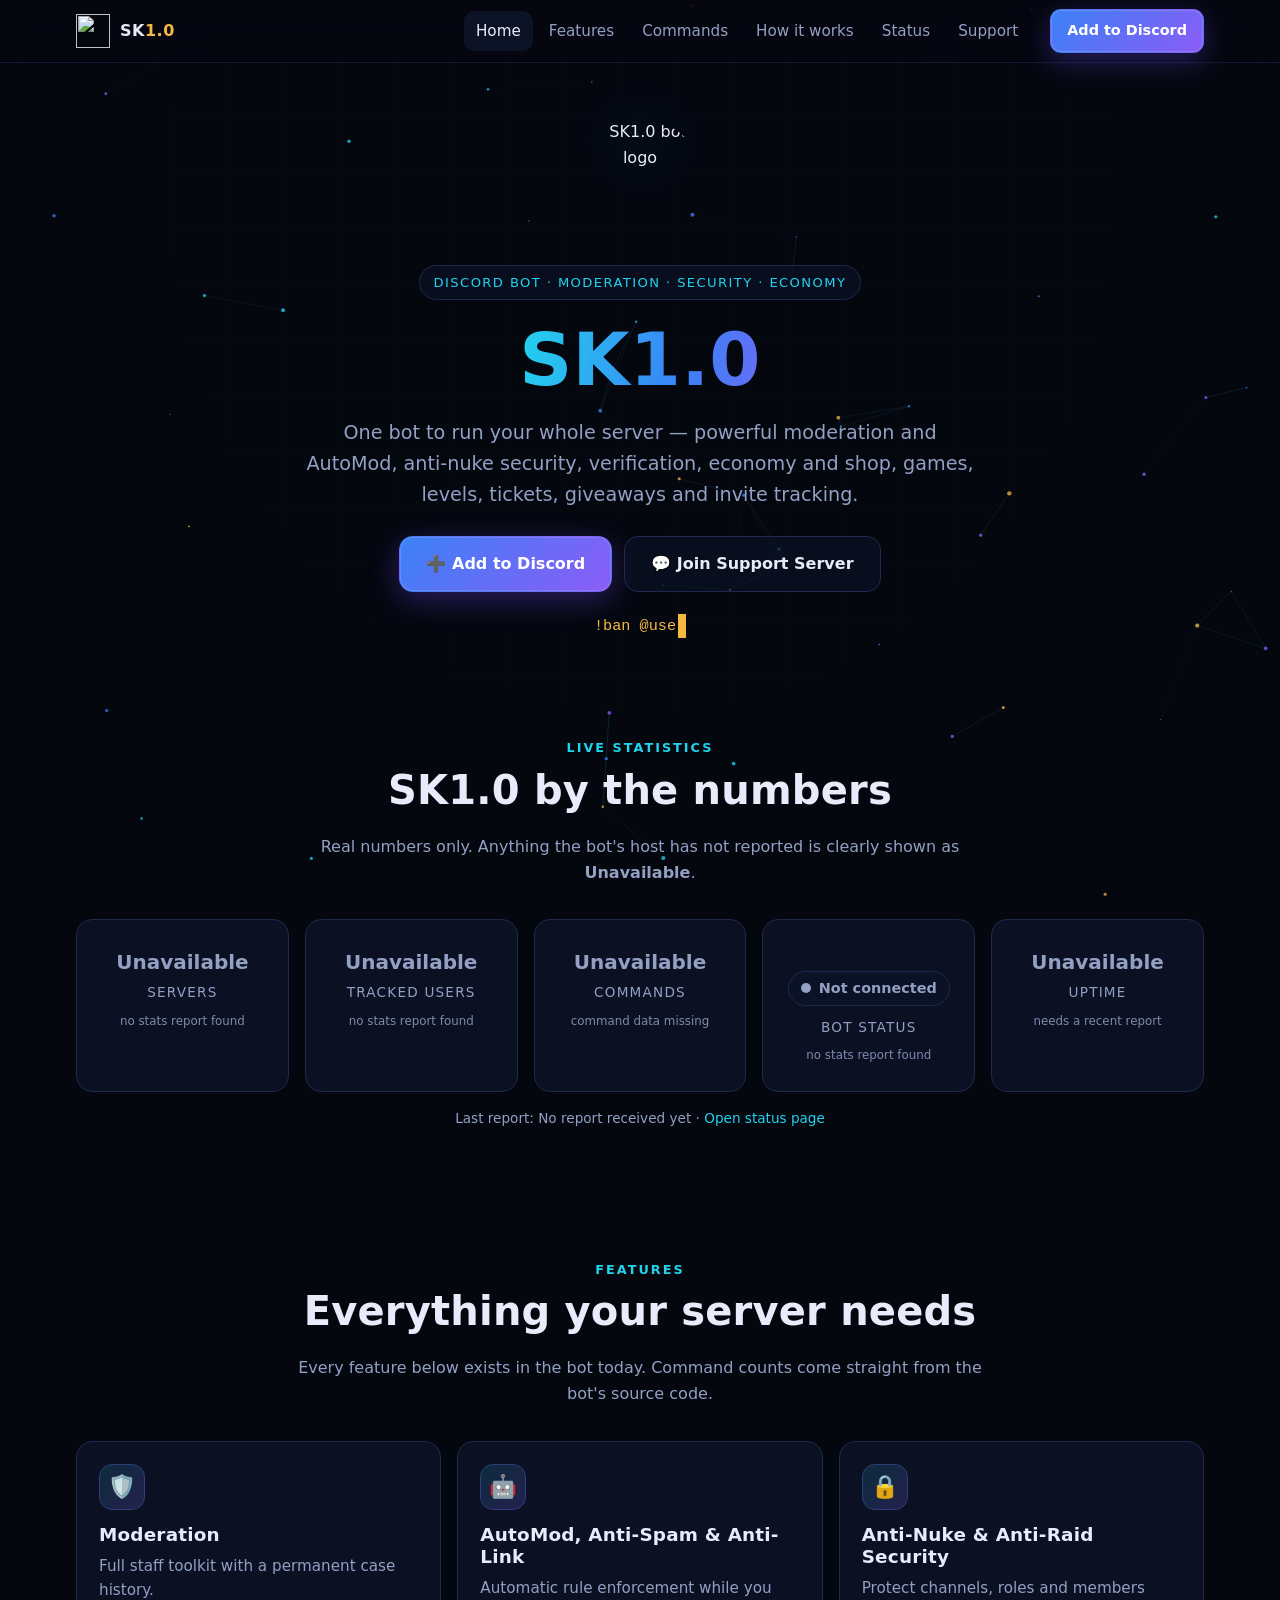
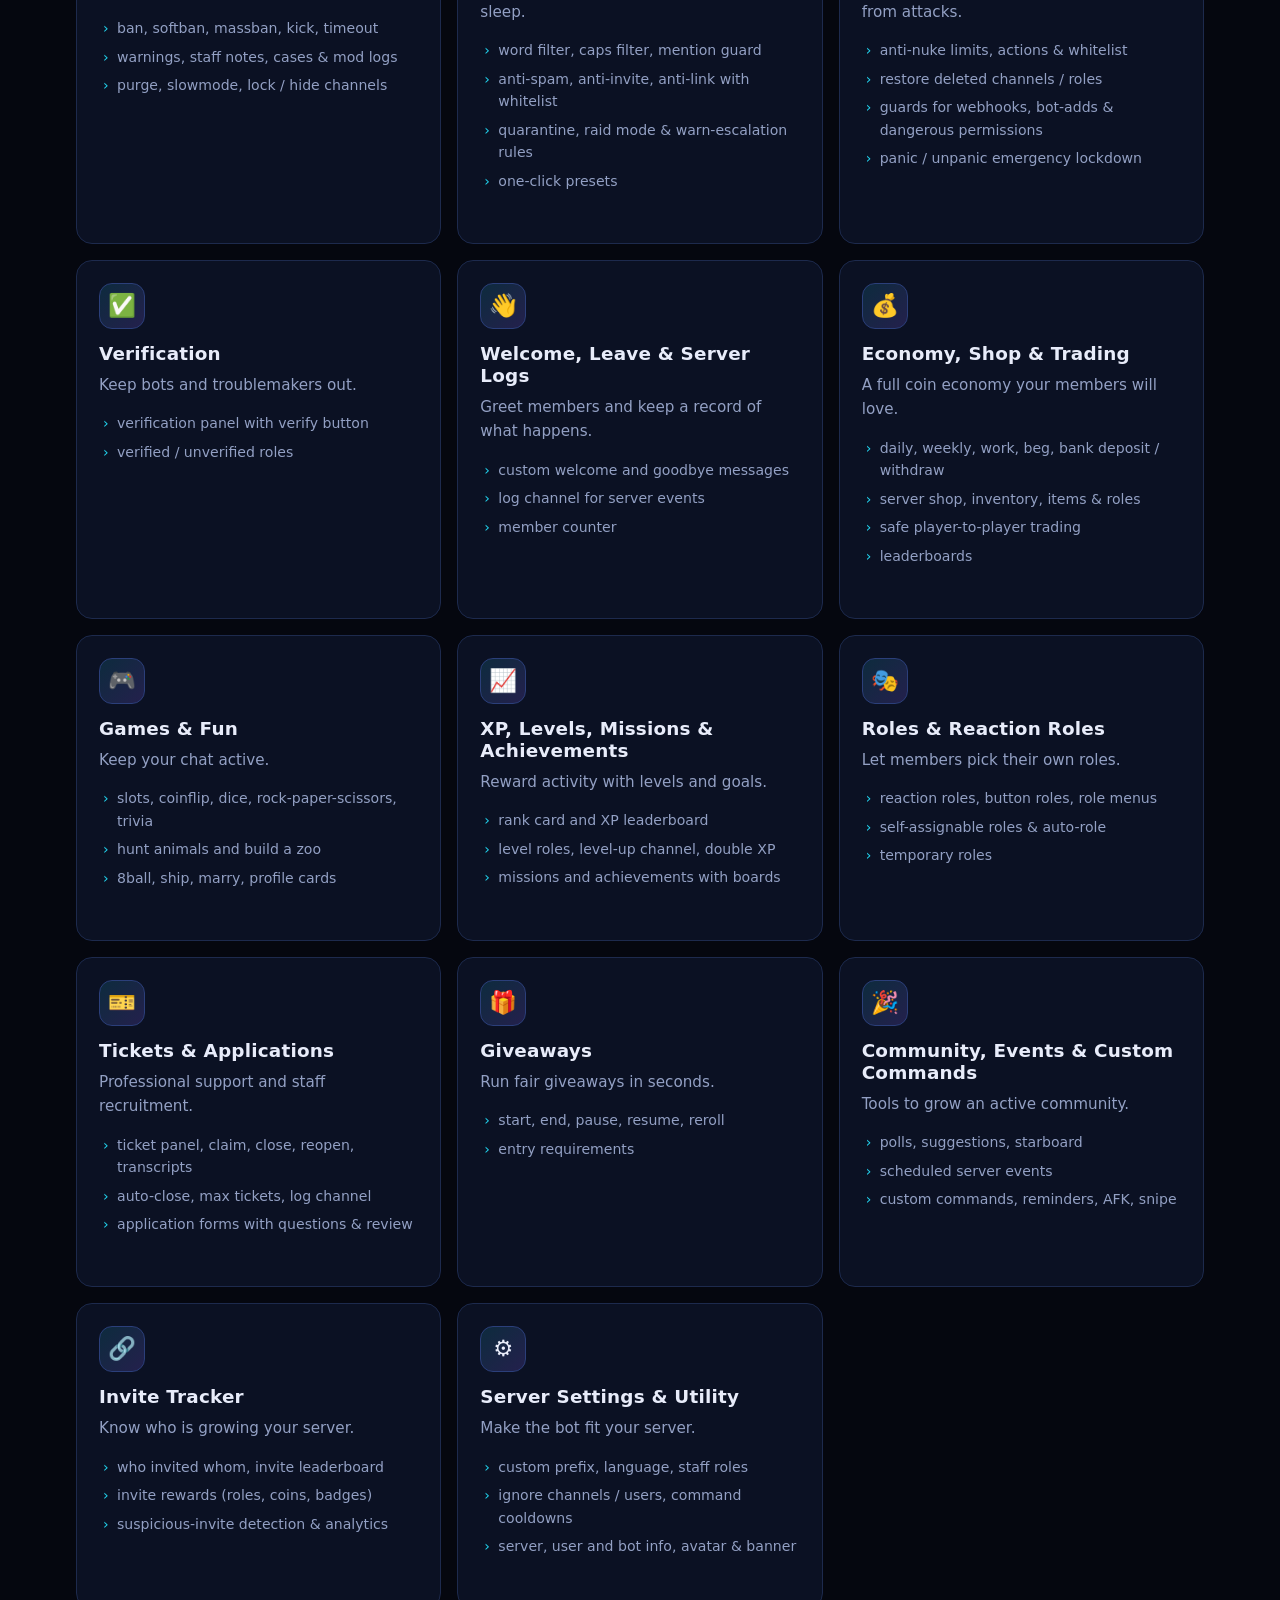
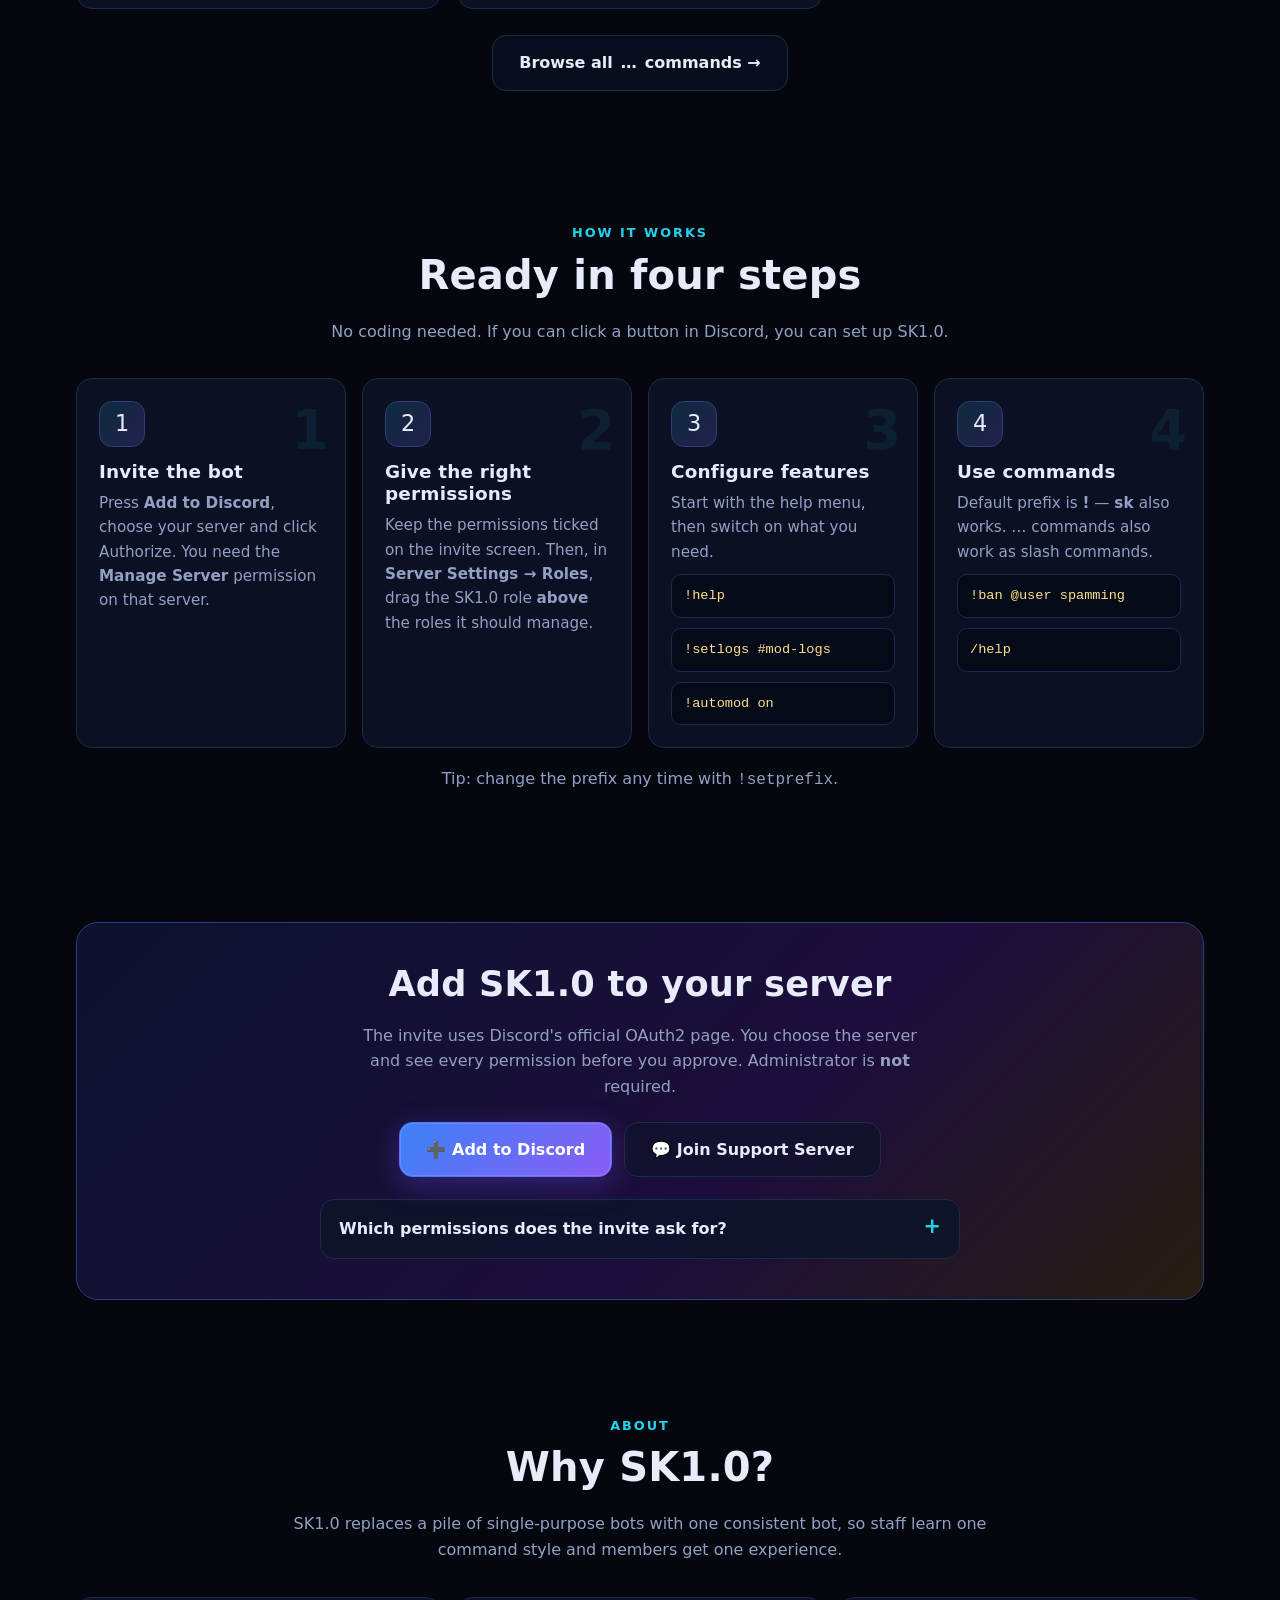
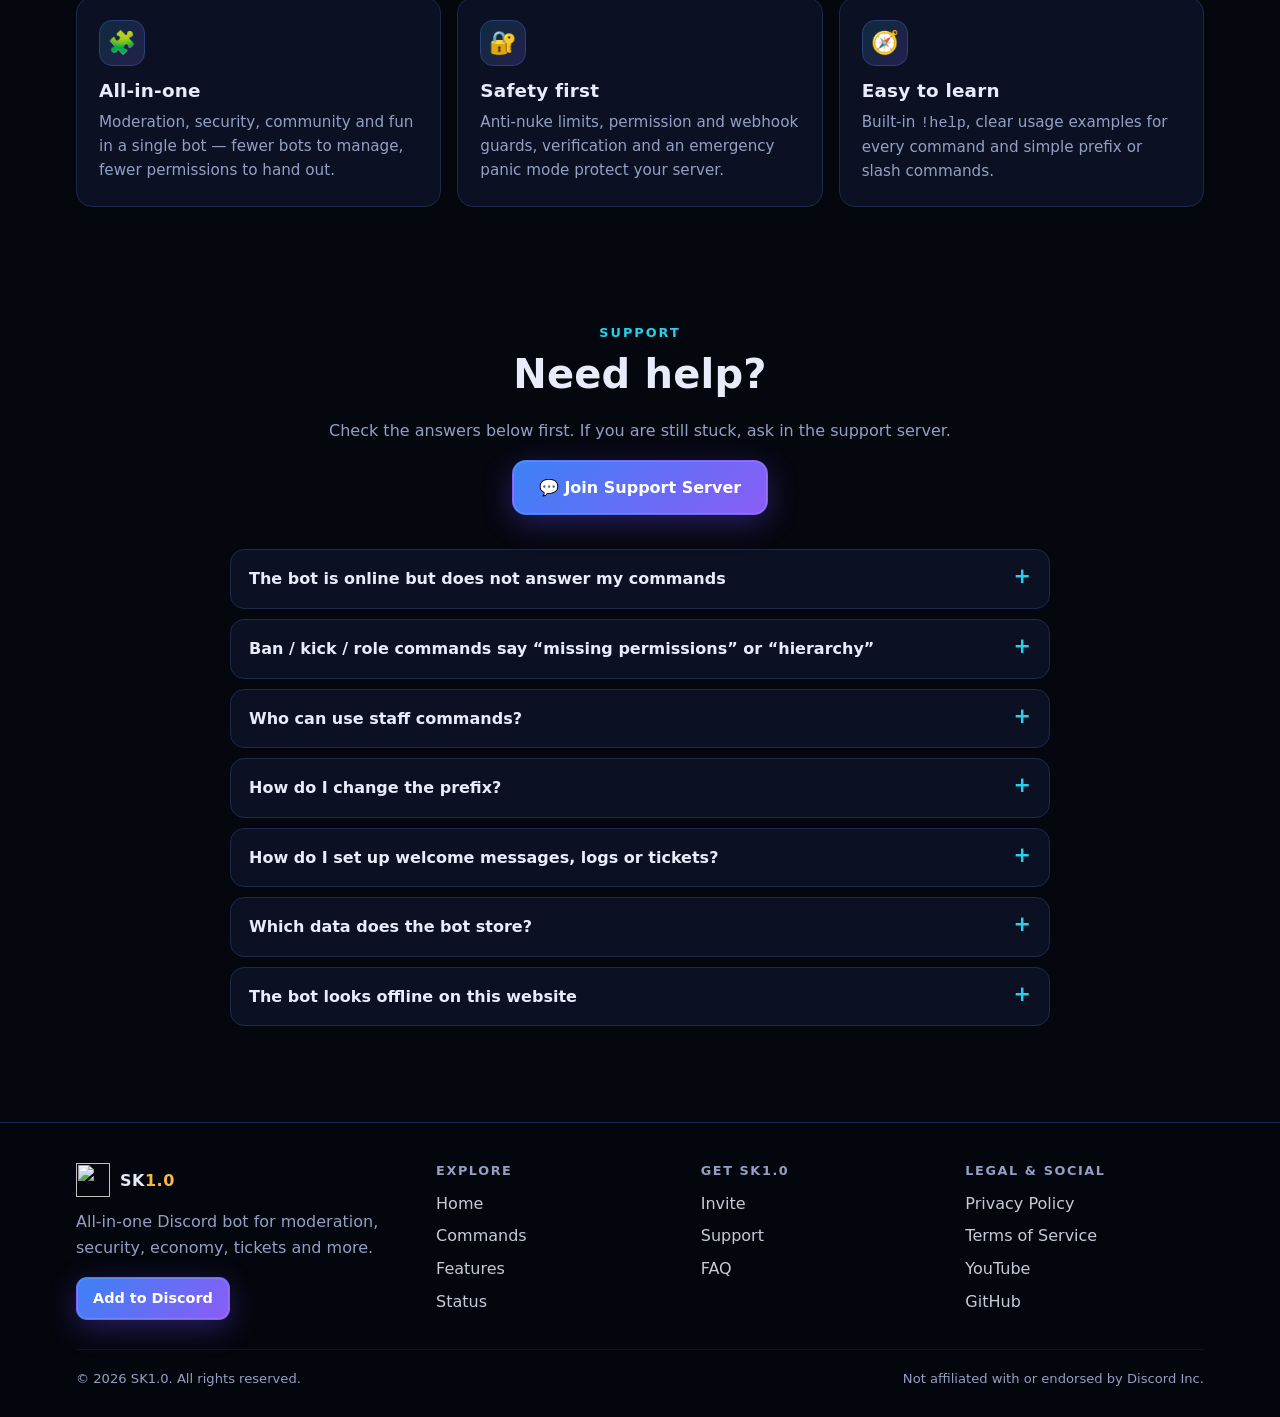
==== index.html @ ec12fbc9 "added index.html" ====
<!doctype html>
<html lang="en" class="no-js">
<head>
<meta charset="utf-8">
<meta name="viewport" content="width=device-width,initial-scale=1">
<title>SK1.0 — All-in-one Discord Bot</title>
<meta name="description" content="SK1.0 is an all-in-one Discord bot: moderation, AutoMod, anti-nuke security, verification, economy, shop, games, XP levels, tickets, giveaways, invite tracking and more.">
<meta name="theme-color" content="#05070f">
<meta property="og:title" content="SK1.0 — All-in-one Discord Bot">
<meta property="og:description" content="Moderation, security, economy, tickets, giveaways and more — in one Discord bot.">
<meta property="og:type" content="website">
<link rel="icon" type="image/svg+xml" href="assets/favicon.svg">
<link rel="stylesheet" href="style.css">
</head>
<body data-page="home">
<a class="skip" href="#main">Skip to content</a>
<div class="bg-glow"></div><div class="bg-grid"></div><canvas id="bg-canvas" aria-hidden="true"></canvas>
<div id="site-nav"></div>

<main id="main">
<!-- HERO -->
<section class="hero" id="home">
  <div class="wrap">
    <div class="hero-logo" data-avatar><img src="assets/logo.svg" alt="SK1.0 bot logo" width="128" height="128"></div>
    <span class="eyebrow">Discord bot · Moderation · Security · Economy</span>
    <h1><span class="grad">SK1.0</span></h1>
    <p class="lead">One bot to run your whole server — powerful moderation and AutoMod, anti-nuke security, verification, economy and shop, games, levels, tickets, giveaways and invite tracking.</p>
    <div class="cta">
      <a class="btn btn-primary" data-invite href="#">➕ Add to Discord</a>
      <a class="btn btn-ghost" data-support href="#">💬 Join Support Server</a>
    </div>
    <div class="typed-line" aria-hidden="true"><span id="typed"></span><span class="caret">&nbsp;</span></div>
  </div>
</section>

<!-- STATS -->
<section id="stats" class="reveal">
  <div class="wrap">
    <div class="sec-head"><span class="kicker">Live statistics</span><h2>SK1.0 by the numbers</h2>
      <p>Real numbers only. Anything the bot's host has not reported is clearly shown as <b>Unavailable</b>.</p></div>
    <div class="grid g5">
      <div class="card stat"><div class="num na" id="st-servers">Unavailable</div><div class="label">Servers</div><span class="note">loading…</span></div>
      <div class="card stat"><div class="num na" id="st-users">Unavailable</div><div class="label">Tracked users</div><span class="note">loading…</span></div>
      <div class="card stat"><div class="num" id="st-commands">—</div><div class="label">Commands</div><span class="note"></span></div>
      <div class="card stat"><div class="num" id="st-status"><span class="pill na-p"><span class="dot"></span>Checking…</span></div><div class="label">Bot status</div><span class="note"></span></div>
      <div class="card stat"><div class="num na" id="st-uptime">Unavailable</div><div class="label">Uptime</div><span class="note"></span></div>
    </div>
    <p class="stats-foot">Last report: <span id="st-updated">—</span> · <a href="status.html">Open status page</a></p>
  </div>
</section>

<!-- FEATURES -->
<section id="features">
  <div class="wrap">
    <div class="sec-head reveal"><span class="kicker">Features</span><h2>Everything your server needs</h2>
      <p>Every feature below exists in the bot today. Command counts come straight from the bot's source code.</p></div>
    <div class="grid g3">
      <article class="card reveal"><div class="ico">🛡️</div><h3>Moderation</h3><p>Full staff toolkit with a permanent case history.</p>
        <ul class="feat-list"><li>ban, softban, massban, kick, timeout</li><li>warnings, staff notes, cases &amp; mod logs</li><li>purge, slowmode, lock / hide channels</li></ul><span class="feat-count" data-catcount="Moderation"></span></article>
      <article class="card reveal"><div class="ico">🤖</div><h3>AutoMod, Anti-Spam &amp; Anti-Link</h3><p>Automatic rule enforcement while you sleep.</p>
        <ul class="feat-list"><li>word filter, caps filter, mention guard</li><li>anti-spam, anti-invite, anti-link with whitelist</li><li>quarantine, raid mode &amp; warn-escalation rules</li><li>one-click presets</li></ul><span class="feat-count" data-catcount="AutoMod"></span></article>
      <article class="card reveal"><div class="ico">🔒</div><h3>Anti-Nuke &amp; Anti-Raid Security</h3><p>Protect channels, roles and members from attacks.</p>
        <ul class="feat-list"><li>anti-nuke limits, actions &amp; whitelist</li><li>restore deleted channels / roles</li><li>guards for webhooks, bot-adds &amp; dangerous permissions</li><li>panic / unpanic emergency lockdown</li></ul><span class="feat-count" data-catcount="Security"></span></article>
      <article class="card reveal"><div class="ico">✅</div><h3>Verification</h3><p>Keep bots and troublemakers out.</p>
        <ul class="feat-list"><li>verification panel with verify button</li><li>verified / unverified roles</li></ul><span class="feat-count" data-catcount="Verification"></span></article>
      <article class="card reveal"><div class="ico">👋</div><h3>Welcome, Leave &amp; Server Logs</h3><p>Greet members and keep a record of what happens.</p>
        <ul class="feat-list"><li>custom welcome and goodbye messages</li><li>log channel for server events</li><li>member counter</li></ul><span class="feat-count" data-catcount="Welcome & Logs"></span></article>
      <article class="card reveal"><div class="ico">💰</div><h3>Economy, Shop &amp; Trading</h3><p>A full coin economy your members will love.</p>
        <ul class="feat-list"><li>daily, weekly, work, beg, bank deposit / withdraw</li><li>server shop, inventory, items &amp; roles</li><li>safe player-to-player trading</li><li>leaderboards</li></ul><span class="feat-count" data-catcount="Economy & Shop"></span></article>
      <article class="card reveal"><div class="ico">🎮</div><h3>Games &amp; Fun</h3><p>Keep your chat active.</p>
        <ul class="feat-list"><li>slots, coinflip, dice, rock-paper-scissors, trivia</li><li>hunt animals and build a zoo</li><li>8ball, ship, marry, profile cards</li></ul><span class="feat-count" data-catcount="Games & Fun"></span></article>
      <article class="card reveal"><div class="ico">📈</div><h3>XP, Levels, Missions &amp; Achievements</h3><p>Reward activity with levels and goals.</p>
        <ul class="feat-list"><li>rank card and XP leaderboard</li><li>level roles, level-up channel, double XP</li><li>missions and achievements with boards</li></ul><span class="feat-count" data-catcount="XP, Levels & Missions"></span></article>
      <article class="card reveal"><div class="ico">🎭</div><h3>Roles &amp; Reaction Roles</h3><p>Let members pick their own roles.</p>
        <ul class="feat-list"><li>reaction roles, button roles, role menus</li><li>self-assignable roles &amp; auto-role</li><li>temporary roles</li></ul><span class="feat-count" data-catcount="Roles"></span></article>
      <article class="card reveal"><div class="ico">🎫</div><h3>Tickets &amp; Applications</h3><p>Professional support and staff recruitment.</p>
        <ul class="feat-list"><li>ticket panel, claim, close, reopen, transcripts</li><li>auto-close, max tickets, log channel</li><li>application forms with questions &amp; review</li></ul><span class="feat-count" data-catcount="Tickets & Applications"></span></article>
      <article class="card reveal"><div class="ico">🎁</div><h3>Giveaways</h3><p>Run fair giveaways in seconds.</p>
        <ul class="feat-list"><li>start, end, pause, resume, reroll</li><li>entry requirements</li></ul><span class="feat-count" data-catcount="Giveaways"></span></article>
      <article class="card reveal"><div class="ico">🎉</div><h3>Community, Events &amp; Custom Commands</h3><p>Tools to grow an active community.</p>
        <ul class="feat-list"><li>polls, suggestions, starboard</li><li>scheduled server events</li><li>custom commands, reminders, AFK, snipe</li></ul><span class="feat-count" data-catcount="Community & Events"></span></article>
      <article class="card reveal"><div class="ico">🔗</div><h3>Invite Tracker</h3><p>Know who is growing your server.</p>
        <ul class="feat-list"><li>who invited whom, invite leaderboard</li><li>invite rewards (roles, coins, badges)</li><li>suspicious-invite detection &amp; analytics</li></ul><span class="feat-count" data-catcount="Invite Tracker"></span></article>
      <article class="card reveal"><div class="ico">⚙️</div><h3>Server Settings &amp; Utility</h3><p>Make the bot fit your server.</p>
        <ul class="feat-list"><li>custom prefix, language, staff roles</li><li>ignore channels / users, command cooldowns</li><li>server, user and bot info, avatar &amp; banner</li></ul><span class="feat-count" data-catcount="Server Settings"></span></article>
    </div>
    <p style="text-align:center;margin-top:26px"><a class="btn btn-ghost" href="commands.html">Browse all <span data-total>…</span> commands →</a></p>
  </div>
</section>

<!-- HOW IT WORKS -->
<section id="how">
  <div class="wrap">
    <div class="sec-head reveal"><span class="kicker">How it works</span><h2>Ready in four steps</h2><p>No coding needed. If you can click a button in Discord, you can set up SK1.0.</p></div>
    <div class="steps">
      <div class="card step reveal"><div class="ico">1</div><h3>Invite the bot</h3><p>Press <b>Add to Discord</b>, choose your server and click Authorize. You need the <b>Manage Server</b> permission on that server.</p></div>
      <div class="card step reveal"><div class="ico">2</div><h3>Give the right permissions</h3><p>Keep the permissions ticked on the invite screen. Then, in <b>Server Settings → Roles</b>, drag the SK1.0 role <b>above</b> the roles it should manage.</p></div>
      <div class="card step reveal"><div class="ico">3</div><h3>Configure features</h3><p>Start with the help menu, then switch on what you need.<span class="code">!help</span><span class="code">!setlogs #mod-logs</span><span class="code">!automod on</span></p></div>
      <div class="card step reveal"><div class="ico">4</div><h3>Use commands</h3><p>Default prefix is <b>!</b> — <b>sk </b> also works. <span data-slash>…</span> commands also work as slash commands.<span class="code">!ban @user spamming</span><span class="code">/help</span></p></div>
    </div>
    <p style="text-align:center;color:var(--muted);margin-top:18px">Tip: change the prefix any time with <code>!setprefix</code>.</p>
  </div>
</section>

<!-- INVITE -->
<section id="invite" class="reveal">
  <div class="wrap">
    <div class="band">
      <h2>Add SK1.0 to your server</h2>
      <p>The invite uses Discord's official OAuth2 page. You choose the server and see every permission before you approve. Administrator is <b>not</b> required.</p>
      <div class="cta"><a class="btn btn-primary" data-invite href="#">➕ Add to Discord</a><a class="btn btn-ghost" data-support href="#">💬 Join Support Server</a></div>
      <details style="max-width:640px;margin:22px auto 0;text-align:left"><summary>Which permissions does the invite ask for?</summary>
        <div class="ans">View Channels, Send Messages, Embed Links, Attach Files, Read Message History, Add Reactions, Use External Emojis, Manage Messages, Manage Roles, Manage Channels, Manage Server, Manage Nicknames, Manage Events, Manage Webhooks, Kick Members, Ban Members, Timeout Members, View Audit Log and Create Invite. Features you don't use simply won't need them — you may untick any permission on the Discord screen.</div></details>
    </div>
  </div>
</section>

<!-- ABOUT -->
<section id="about">
  <div class="wrap">
    <div class="sec-head reveal"><span class="kicker">About</span><h2>Why SK1.0?</h2>
      <p>SK1.0 replaces a pile of single-purpose bots with one consistent bot, so staff learn one command style and members get one experience.</p></div>
    <div class="grid g3">
      <div class="card reveal"><div class="ico">🧩</div><h3>All-in-one</h3><p>Moderation, security, community and fun in a single bot — fewer bots to manage, fewer permissions to hand out.</p></div>
      <div class="card reveal"><div class="ico">🔐</div><h3>Safety first</h3><p>Anti-nuke limits, permission and webhook guards, verification and an emergency panic mode protect your server.</p></div>
      <div class="card reveal"><div class="ico">🧭</div><h3>Easy to learn</h3><p>Built-in <code>!help</code>, clear usage examples for every command and simple prefix or slash commands.</p></div>
    </div>
  </div>
</section>

<!-- PREMIUM (shown only if configured in site-config.js) -->
<section id="premium" class="reveal">
  <div class="wrap">
    <div class="sec-head"><span class="kicker">Support the project</span><h2 id="premium-title"></h2><p id="premium-intro"></p></div>
    <div class="grid g3" id="premium-grid"></div>
  </div>
</section>

<!-- SUPPORT + FAQ -->
<section id="support">
  <div class="wrap">
    <div class="sec-head reveal"><span class="kicker">Support</span><h2>Need help?</h2>
      <p>Check the answers below first. If you are still stuck, ask in the support server.</p>
      <div class="cta" style="margin-top:16px"><a class="btn btn-primary" data-support href="#">💬 Join Support Server</a></div></div>
    <div id="faq" style="max-width:820px;margin:0 auto" class="reveal">
      <details><summary>The bot is online but does not answer my commands</summary><div class="ans">Check that SK1.0 can <b>View Channel</b> and <b>Send Messages</b> in that channel, that you used the right prefix (default <code>!</code> — or <code>sk </code>), and that the channel or your user is not on an ignore list (<code>!ignorechannel</code>, <code>!ignoreuser</code>). Mentioning the bot (for example <code>@SK1.0 help</code>) also works as a prefix.</div></details>
      <details><summary>Ban / kick / role commands say “missing permissions” or “hierarchy”</summary><div class="ans">Discord only lets a bot manage members and roles that sit <b>below</b> its own highest role. Open <b>Server Settings → Roles</b> and drag the SK1.0 role higher. The bot also needs the matching permission (Ban Members, Kick Members, Manage Roles …).</div></details>
      <details><summary>Who can use staff commands?</summary><div class="ans">Each command lists the permission it needs on the <a href="commands.html">Commands page</a> (for example <b>Ban Members</b>). Admins can also set staff roles with <code>!setadminrole</code>, <code>!setmodrole</code> and <code>!sethelperrole</code>.</div></details>
      <details><summary>How do I change the prefix?</summary><div class="ans">Use <code>!setprefix &lt;new prefix&gt;</code>. The prefix <code>sk </code> and mentioning the bot keep working as alternatives. Slash commands do not need a prefix.</div></details>
      <details><summary>How do I set up welcome messages, logs or tickets?</summary><div class="ans">Welcome: <code>!setwelcome #channel</code> then <code>!welcometest</code>. Logs: <code>!setlogs #channel</code>. Tickets: <code>!ticketpanel</code> in the channel where members should open tickets. Every command has an example on the <a href="commands.html">Commands page</a>.</div></details>
      <details><summary>Which data does the bot store?</summary><div class="ans">Only what its features need (settings, XP/economy, warnings, tickets, and similar). The full list is in the <a href="privacy.html">Privacy Policy</a>.</div></details>
      <details><summary>The bot looks offline on this website</summary><div class="ans">This site can only show a status when the bot's host sends reports. If the <a href="status.html">status page</a> says “Not connected” or “No recent report”, it means no report arrived — it does not by itself prove the bot is down. Check whether the bot is online in your Discord member list.</div></details>
    </div>
  </div>
</section>
</main>

<div id="site-footer"></div>
<script src="site-config.js"></script>
<script src="data/commands.js"></script>
<script src="script.js"></script>
</body>
</html>
---- style.css ----
/* SK1.0 website — style.css (mobile-first) */
:root{
  --bg:#05070f; --bg2:#0a0f1f; --card:#0d1428cc; --card-solid:#0d1428; --line:#1d2a4d;
  --text:#e8ecfa; --muted:#93a0c4; --cyan:#22d3ee; --blue:#3b82f6; --purple:#8b5cf6; --gold:#f5b942; --gold2:#ffe08a;
  --ok:#34d399; --warn:#fbbf24; --bad:#f87171;
  --radius:16px; --maxw:1160px;
  --font:"Segoe UI",Inter,system-ui,-apple-system,Roboto,"Helvetica Neue",Arial,sans-serif;
  --mono:ui-monospace,SFMono-Regular,Menlo,Consolas,"Liberation Mono",monospace;
}
*{box-sizing:border-box}
html{scroll-behavior:smooth;-webkit-text-size-adjust:100%}
body{margin:0;background:var(--bg);color:var(--text);font-family:var(--font);line-height:1.6;overflow-x:hidden;min-height:100vh}
img,svg{max-width:100%;display:block}
a{color:var(--cyan);text-decoration:none}
a:hover{text-decoration:underline}
h1,h2,h3,h4{line-height:1.2;margin:0 0 .5em;letter-spacing:.2px}
p{margin:0 0 1em}
code,kbd{font-family:var(--mono)}
:focus-visible{outline:2px solid var(--cyan);outline-offset:3px;border-radius:6px}
.wrap{width:100%;max-width:var(--maxw);margin:0 auto;padding:0 16px}
.skip{position:absolute;left:-999px;top:8px;background:var(--cyan);color:#001;padding:8px 12px;border-radius:8px;z-index:200}
.skip:focus{left:8px}

/* animated backdrop */
#bg-canvas{position:fixed;inset:0;width:100%;height:100%;z-index:-2;pointer-events:none}
.bg-glow{position:fixed;inset:0;z-index:-3;pointer-events:none;
  background:radial-gradient(900px 500px at 15% -5%,#2b1d6a55,transparent 60%),radial-gradient(800px 500px at 100% 10%,#0e7490444,transparent 60%),radial-gradient(700px 500px at 50% 110%,#b9781a22,transparent 60%),var(--bg)}
.bg-grid{position:fixed;inset:0;z-index:-2;pointer-events:none;opacity:.35;
  background-image:linear-gradient(#1d2a4d44 1px,transparent 1px),linear-gradient(90deg,#1d2a4d44 1px,transparent 1px);background-size:56px 56px;
  mask-image:radial-gradient(ellipse at 50% 20%,#000 20%,transparent 75%);-webkit-mask-image:radial-gradient(ellipse at 50% 20%,#000 20%,transparent 75%)}

/* nav */
.nav{position:sticky;top:0;z-index:100;backdrop-filter:blur(14px);-webkit-backdrop-filter:blur(14px);background:#05070fcc;border-bottom:1px solid #1d2a4d88}
.nav .wrap{display:flex;align-items:center;gap:12px;height:62px}
.brand{display:flex;align-items:center;gap:10px;color:var(--text);font-weight:800;letter-spacing:.5px}
.brand:hover{text-decoration:none}
.brand img{width:34px;height:34px}
.brand span b{color:var(--gold)}
.nav-links{display:none;margin-left:auto;gap:4px;align-items:center}
.nav-links a{color:var(--muted);padding:8px 12px;border-radius:10px;font-size:.95rem}
.nav-links a:hover,.nav-links a.active{color:var(--text);background:#1d2a4d66;text-decoration:none}
.nav .btn-sm{margin-left:auto}
.nav-toggle{background:none;border:1px solid var(--line);color:var(--text);width:42px;height:42px;border-radius:10px;font-size:1.3rem;cursor:pointer}
.mobile-menu{display:none;border-top:1px solid var(--line);background:#070b17f2;padding:10px 16px 16px}
.mobile-menu.open{display:block}
.mobile-menu a{display:block;padding:12px 8px;color:var(--text);border-bottom:1px solid #1d2a4d55}
.mobile-menu .btn{margin-top:12px;width:100%}
@media(min-width:900px){.nav-links{display:flex}.nav-toggle,.mobile-menu{display:none!important}.nav .btn-sm{margin-left:8px}}

/* buttons */
.btn{display:inline-flex;align-items:center;justify-content:center;gap:8px;padding:14px 26px;border-radius:14px;border:1px solid transparent;font-weight:700;font-size:1rem;cursor:pointer;color:#fff;font-family:inherit;transition:transform .2s,box-shadow .2s,background .2s;text-decoration:none!important}
.btn:hover{transform:translateY(-2px)}
.btn-primary{background:linear-gradient(135deg,var(--blue),var(--purple));box-shadow:0 8px 30px #6d4cff55,inset 0 0 0 1px #ffffff22}
.btn-primary:hover{box-shadow:0 12px 40px #6d4cffaa,0 0 0 1px var(--cyan)}
.btn-ghost{background:#0d142899;border-color:var(--line);color:var(--text)}
.btn-ghost:hover{border-color:var(--cyan);box-shadow:0 0 24px #22d3ee33}
.btn-gold{background:linear-gradient(135deg,var(--gold2),var(--gold));color:#2a1a00}
.btn-sm{padding:9px 16px;font-size:.9rem;border-radius:11px}
.btn.disabled,.btn[aria-disabled="true"]{opacity:.85}
.badge-unset{display:inline-block;font-size:.72rem;font-weight:700;letter-spacing:.4px;text-transform:uppercase;padding:2px 8px;border-radius:999px;background:#fbbf2422;color:var(--warn);border:1px solid #fbbf2455;margin-left:8px;vertical-align:middle}

/* hero */
.hero{padding:56px 0 40px;text-align:center;position:relative}
.hero-logo{width:128px;height:128px;margin:0 auto 18px;filter:drop-shadow(0 0 28px #22d3ee66);animation:float 5s ease-in-out infinite}
.hero-logo img{width:100%;height:100%;border-radius:50%;object-fit:cover}
@keyframes float{50%{transform:translateY(-10px)}}
.eyebrow{display:inline-block;padding:6px 14px;border:1px solid var(--line);border-radius:999px;color:var(--cyan);font-size:.82rem;letter-spacing:1.4px;text-transform:uppercase;background:#0d142899;margin-bottom:16px}
.hero h1{font-size:clamp(2.4rem,9vw,4.6rem);font-weight:900;margin-bottom:14px}
.grad{background:linear-gradient(100deg,var(--cyan),var(--blue) 35%,var(--purple) 65%,var(--gold));-webkit-background-clip:text;background-clip:text;color:transparent;background-size:200% auto;animation:shine 7s linear infinite}
@keyframes shine{to{background-position:200% center}}
.hero p.lead{max-width:680px;margin:0 auto 26px;color:var(--muted);font-size:clamp(1rem,2.6vw,1.2rem)}
.cta{display:flex;flex-wrap:wrap;gap:12px;justify-content:center}
.cta .btn{min-width:210px}
.typed-line{color:var(--gold);font-family:var(--mono);margin-top:22px;min-height:1.6em;font-size:.95rem}
.typed-line .caret{display:inline-block;width:8px;background:var(--gold);margin-left:2px;animation:blink 1s steps(1) infinite}
@keyframes blink{50%{opacity:0}}

/* sections */
section{padding:56px 0;position:relative}
.sec-head{text-align:center;max-width:720px;margin:0 auto 34px}
.sec-head .kicker{color:var(--cyan);text-transform:uppercase;letter-spacing:2px;font-size:.8rem;font-weight:700}
.sec-head h2{font-size:clamp(1.7rem,5vw,2.5rem);margin-top:6px}
.sec-head p{color:var(--muted)}
.grid{display:grid;gap:16px}
.g5{grid-template-columns:repeat(2,1fr)}.g2{grid-template-columns:1fr}.g3{grid-template-columns:1fr}.g4{grid-template-columns:repeat(2,1fr)}
@media(min-width:700px){.g2{grid-template-columns:repeat(2,1fr)}.g3{grid-template-columns:repeat(2,1fr)}}
@media(min-width:1000px){.g3{grid-template-columns:repeat(3,1fr)}.g4{grid-template-columns:repeat(4,1fr)}.g5{grid-template-columns:repeat(5,1fr)}}

.card{position:relative;background:var(--card);border:1px solid var(--line);border-radius:var(--radius);padding:22px;transition:transform .25s,border-color .25s,box-shadow .25s;overflow:hidden}
.card::before{content:"";position:absolute;inset:0;border-radius:inherit;padding:1px;background:linear-gradient(135deg,transparent 30%,#22d3ee66,#8b5cf666,transparent 70%);-webkit-mask:linear-gradient(#000 0 0) content-box,linear-gradient(#000 0 0);-webkit-mask-composite:xor;mask-composite:exclude;opacity:0;transition:opacity .3s;pointer-events:none}
.card:hover{transform:translateY(-4px);border-color:#2b3f7a;box-shadow:0 14px 44px #00000066,0 0 30px #22d3ee14}
.card:hover::before{opacity:1}
.card h3{font-size:1.15rem;margin-bottom:8px}
.card p{color:var(--muted);margin:0;font-size:.95rem}
.ico{width:46px;height:46px;border-radius:13px;display:grid;place-items:center;font-size:1.4rem;margin-bottom:14px;background:linear-gradient(135deg,#22d3ee22,#8b5cf633);border:1px solid #2b3f7a}
.feat-count{display:inline-block;margin-top:12px;font-size:.78rem;color:var(--gold);font-family:var(--mono)}
.feat-list{margin:12px 0 0;padding:0;list-style:none;color:var(--muted);font-size:.88rem}
.feat-list li{padding:3px 0 3px 18px;position:relative}
.feat-list li::before{content:"›";position:absolute;left:4px;color:var(--cyan)}

/* stats */
.stat{text-align:center;padding:26px 14px}
.stat .num{font-size:clamp(1.9rem,6vw,2.6rem);font-weight:900;color:var(--text);font-variant-numeric:tabular-nums}
.stat .label{color:var(--muted);font-size:.85rem;text-transform:uppercase;letter-spacing:1.2px;margin-top:4px}
.stat .note{display:block;color:var(--muted);font-size:.74rem;margin-top:8px;opacity:.85}
.na{color:var(--muted)!important;font-size:1.25rem!important;font-weight:700!important}
.pill{display:inline-flex;align-items:center;gap:8px;padding:5px 12px;border-radius:999px;font-weight:700;font-size:.9rem;border:1px solid var(--line);background:#0d142899}
.dot{width:10px;height:10px;border-radius:50%;background:var(--muted)}
.pill.ok{color:var(--ok);border-color:#34d39966}.pill.ok .dot{background:var(--ok);box-shadow:0 0 10px var(--ok);animation:pulse 2s infinite}
.pill.stale{color:var(--warn);border-color:#fbbf2466}.pill.stale .dot{background:var(--warn)}
.pill.off{color:var(--bad);border-color:#f8717166}.pill.off .dot{background:var(--bad)}
.pill.na-p{color:var(--muted)}
@keyframes pulse{50%{opacity:.35}}
.stats-foot{text-align:center;color:var(--muted);font-size:.85rem;margin-top:16px}

/* steps */
.steps{counter-reset:s;display:grid;gap:16px}
@media(min-width:900px){.steps{grid-template-columns:repeat(4,1fr)}}
.step{counter-increment:s}
.step::after{content:counter(s);position:absolute;right:16px;top:8px;font-size:3.4rem;font-weight:900;color:#22d3ee14}
.code{display:block;background:#050a18;border:1px solid var(--line);border-radius:10px;padding:10px 12px;font-family:var(--mono);font-size:.85rem;color:var(--gold2);margin-top:10px;overflow-x:auto;white-space:nowrap}

/* faq */
details{background:var(--card);border:1px solid var(--line);border-radius:14px;padding:0;margin-bottom:10px;transition:border-color .2s}
details[open]{border-color:#2b3f7a}
summary{cursor:pointer;padding:16px 18px;font-weight:700;list-style:none;display:flex;justify-content:space-between;gap:12px}
summary::-webkit-details-marker{display:none}
summary::after{content:"+";color:var(--cyan);font-size:1.3rem;line-height:1}
details[open] summary::after{content:"–"}
details .ans{padding:0 18px 16px;color:var(--muted)}

/* cta band */
.band{text-align:center;padding:40px 22px;border-radius:22px;border:1px solid #2b3f7a;background:linear-gradient(135deg,#1d2a6a55,#4c1d9555 60%,#b9781a33)}
.band h2{font-size:clamp(1.5rem,4.5vw,2.2rem)}
.band p{color:var(--muted);max-width:560px;margin:0 auto 22px}

/* footer */
footer{border-top:1px solid var(--line);background:#04060d;padding:40px 0 28px;margin-top:30px}
.foot-grid{display:grid;gap:26px;grid-template-columns:1fr}
@media(min-width:760px){.foot-grid{grid-template-columns:1.4fr 1fr 1fr 1fr}}
footer h4{font-size:.8rem;text-transform:uppercase;letter-spacing:1.6px;color:var(--muted);margin-bottom:12px}
footer ul{list-style:none;margin:0;padding:0}
footer li{margin:7px 0}
footer li a{color:var(--text);opacity:.85}
.copy{border-top:1px solid #1d2a4d66;margin-top:28px;padding-top:18px;color:var(--muted);font-size:.82rem;display:flex;flex-wrap:wrap;gap:8px;justify-content:space-between}

/* commands page */
.page-head{padding:46px 0 10px;text-align:center}
.page-head h1{font-size:clamp(2rem,6vw,3rem)}
.page-head p{color:var(--muted);max-width:680px;margin:0 auto}
.toolbar{position:sticky;top:62px;z-index:50;background:#05070fee;backdrop-filter:blur(10px);-webkit-backdrop-filter:blur(10px);padding:12px 0;border-bottom:1px solid #1d2a4d66}
.search{width:100%;background:#0a1124;color:var(--text);border:1px solid var(--line);border-radius:12px;padding:13px 16px;font-size:1rem;font-family:inherit}
.search:focus{outline:none;border-color:var(--cyan);box-shadow:0 0 0 3px #22d3ee22}
.chips{display:flex;gap:8px;overflow-x:auto;padding:10px 0 2px;scrollbar-width:thin;-webkit-overflow-scrolling:touch}
.chip{flex:0 0 auto;border:1px solid var(--line);background:#0a1124;color:var(--muted);padding:7px 13px;border-radius:999px;cursor:pointer;font-size:.85rem;font-family:inherit}
.chip:hover{color:var(--text);border-color:#2b3f7a}
.chip.on{background:linear-gradient(135deg,var(--blue),var(--purple));color:#fff;border-color:transparent}
.chip small{opacity:.75;margin-left:4px}
.meta-row{display:flex;flex-wrap:wrap;gap:12px;align-items:center;justify-content:space-between;color:var(--muted);font-size:.88rem;margin:16px 0 4px}
.cmd-cat{margin-top:26px}
.cmd-cat h2{font-size:1.25rem;display:flex;align-items:center;gap:10px}
.cmd-cat h2 span{font-size:.8rem;color:var(--muted);font-weight:400}
.cmd{background:var(--card);border:1px solid var(--line);border-radius:14px;padding:14px 16px;margin-top:10px;display:grid;gap:8px}
.cmd:hover{border-color:#2b3f7a}
.cmd-top{display:flex;align-items:flex-start;justify-content:space-between;gap:10px}
.cmd-name{font-family:var(--mono);color:var(--gold2);font-weight:700;font-size:1rem;word-break:break-word}
.cmd-desc{color:var(--text);opacity:.9;font-size:.93rem;margin:0}
.tags{display:flex;flex-wrap:wrap;gap:6px}
.tag{font-size:.72rem;padding:2px 9px;border-radius:999px;border:1px solid var(--line);color:var(--muted);background:#0a1124}
.tag.perm{color:var(--purple);border-color:#8b5cf655}.tag.slash{color:var(--cyan);border-color:#22d3ee55}.tag.every{color:var(--ok);border-color:#34d39955}
.usage{font-family:var(--mono);font-size:.82rem;color:var(--muted);background:#050a18;border:1px solid #1d2a4d;border-radius:8px;padding:7px 10px;overflow-x:auto;white-space:nowrap}
.usage b{color:var(--cyan);font-weight:500}
.copy-btn{flex:0 0 auto;background:#0a1124;border:1px solid var(--line);color:var(--text);border-radius:9px;padding:6px 11px;cursor:pointer;font-size:.8rem;font-family:inherit}
.copy-btn:hover{border-color:var(--cyan);color:var(--cyan)}
.copy-btn.done{border-color:var(--ok);color:var(--ok)}
.empty{text-align:center;color:var(--muted);padding:50px 10px}
.prefix-switch{display:inline-flex;border:1px solid var(--line);border-radius:10px;overflow:hidden}
.prefix-switch button{background:#0a1124;color:var(--muted);border:0;padding:6px 12px;cursor:pointer;font-family:var(--mono)}
.prefix-switch button.on{background:#22d3ee22;color:var(--cyan)}

/* status + legal */
.legal{max-width:820px;margin:0 auto;padding:30px 0 40px;overflow-wrap:anywhere}
.legal h2{font-size:1.35rem;margin-top:1.8em;color:var(--gold2)}
.legal ul{color:var(--muted);padding-left:20px}
.legal li{margin:5px 0}
.legal p{color:var(--muted)}
.notice{border:1px solid #fbbf2455;background:#fbbf2410;color:#fde8a8;border-radius:12px;padding:14px 16px;font-size:.92rem;margin:18px 0}
.ph{background:#fbbf2418;color:var(--warn);border:1px dashed #fbbf2477;border-radius:6px;padding:0 6px;font-weight:600}
table.tbl{width:100%;border-collapse:collapse;font-size:.9rem;margin:14px 0}
.tbl th,.tbl td{border:1px solid var(--line);padding:9px 11px;text-align:left;vertical-align:top}
.tbl th{background:#0d1428;color:var(--text)}
.tbl td{color:var(--muted)}
.tbl-wrap{overflow-x:auto}
.svc{display:flex;justify-content:space-between;align-items:center;gap:12px;padding:14px 0;border-bottom:1px solid #1d2a4d66}
.svc:last-child{border:0}
.svc small{color:var(--muted);display:block}

/* 404 */
.nf{text-align:center;padding:90px 0}
.nf h1{font-size:clamp(4rem,18vw,9rem);margin:0}

/* scroll reveal */
.reveal{opacity:0;transform:translateY(22px);transition:opacity .7s ease,transform .7s ease}
.reveal.in{opacity:1;transform:none}
.no-js .reveal{opacity:1;transform:none}
@media(prefers-reduced-motion:reduce){
  *,*::before,*::after{animation:none!important;transition:none!important}
  html{scroll-behavior:auto}.reveal{opacity:1;transform:none}
}
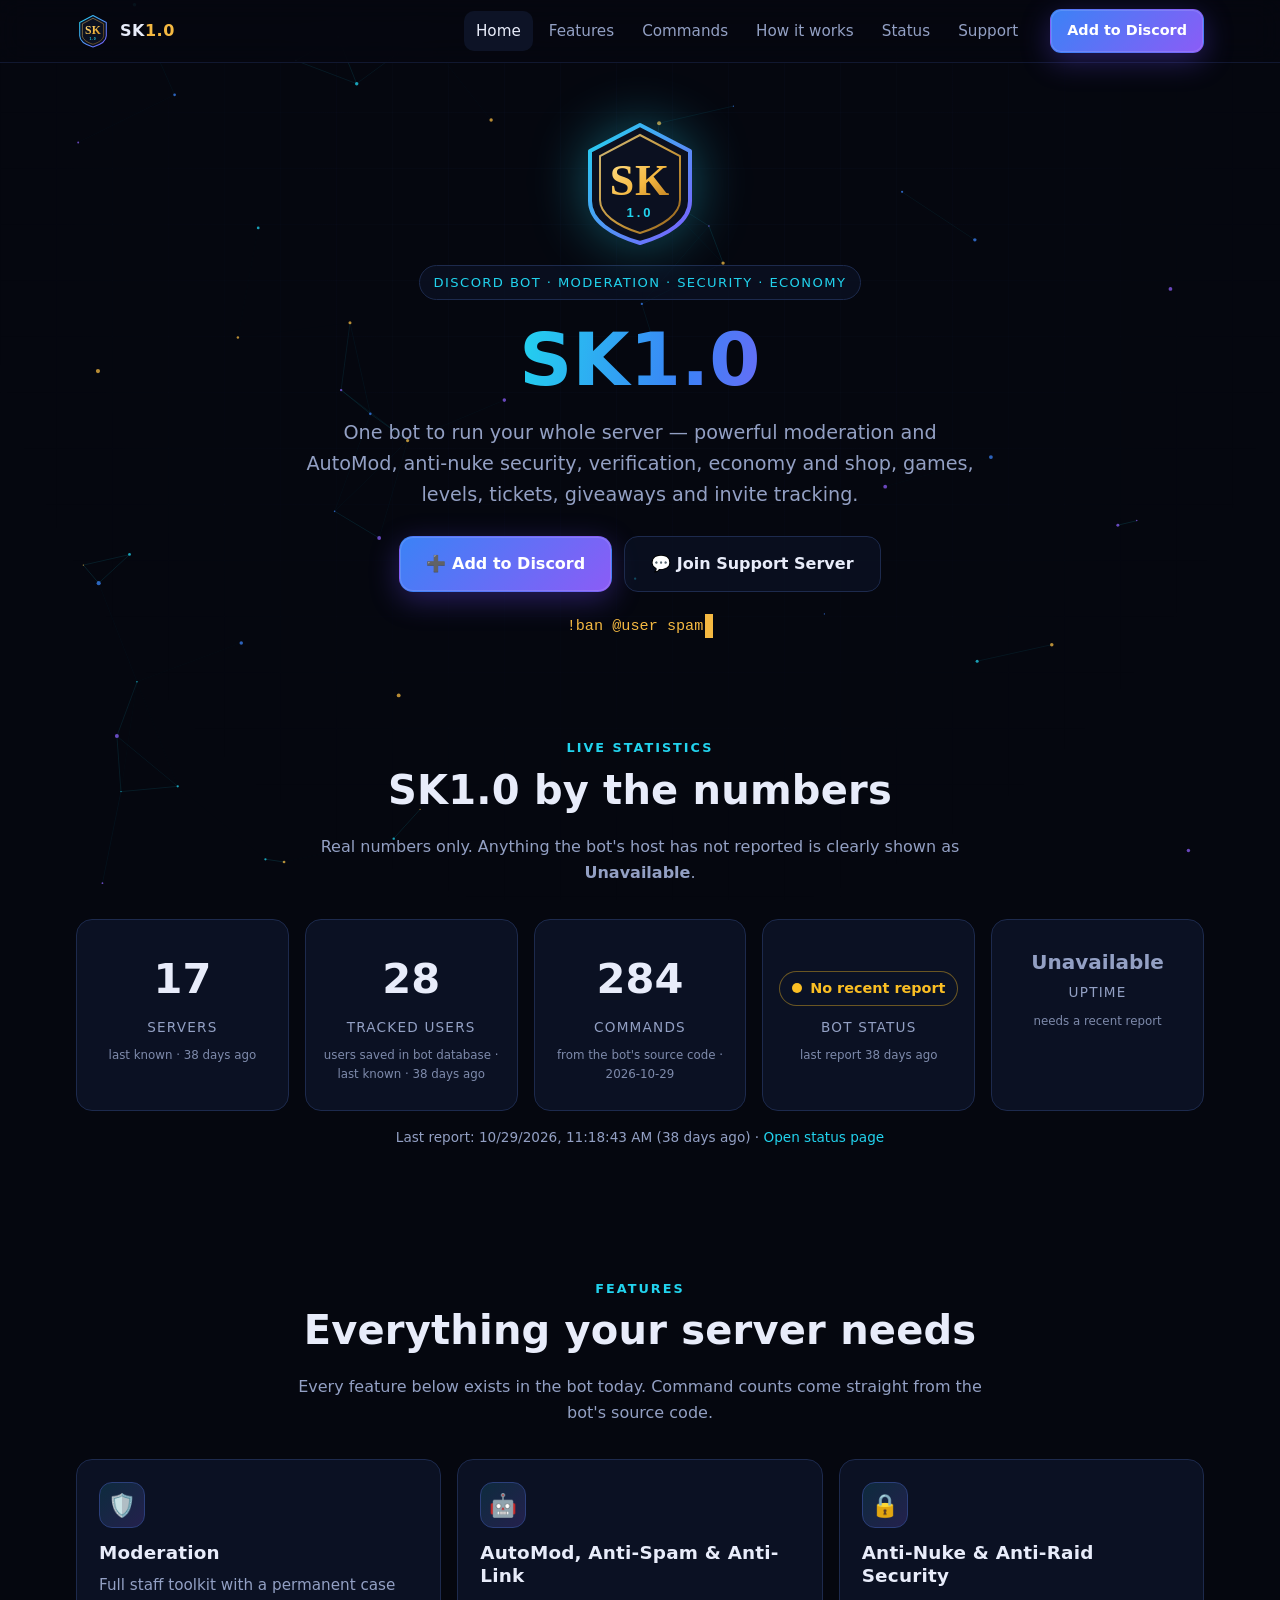
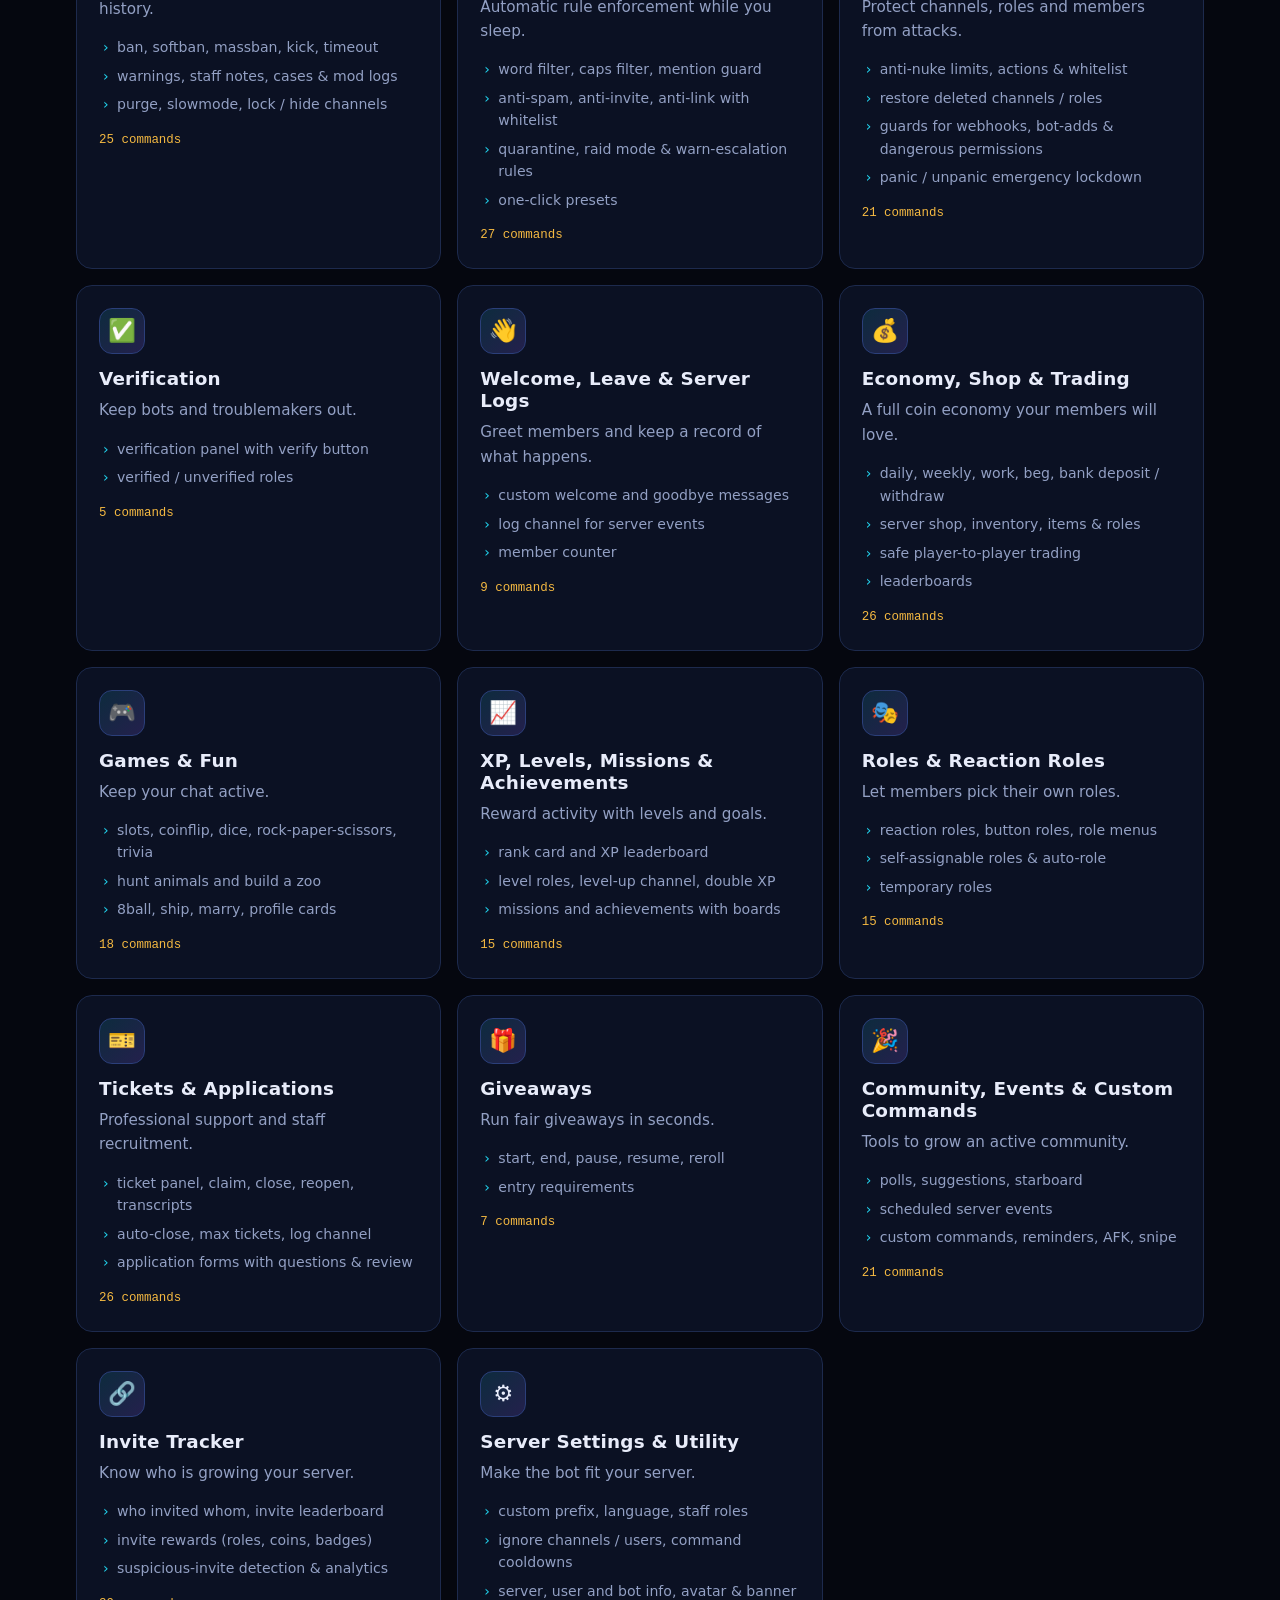
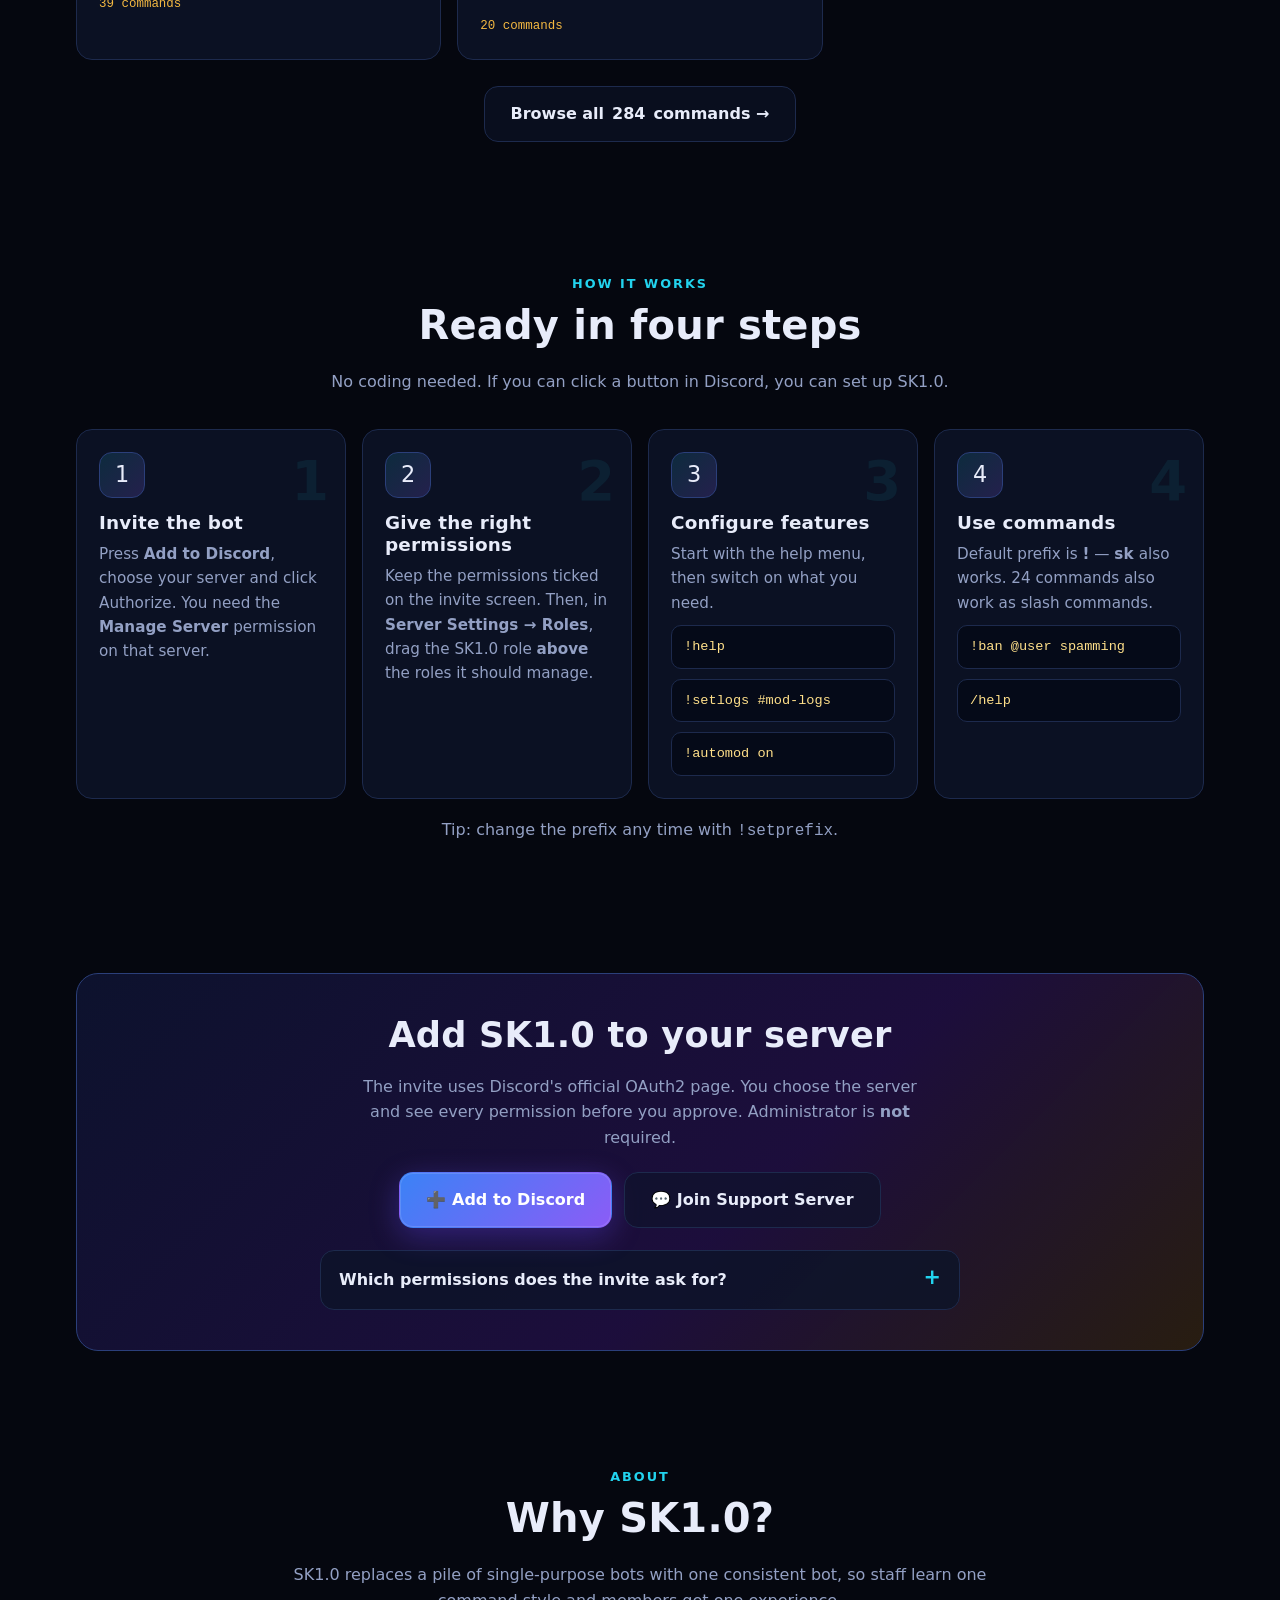
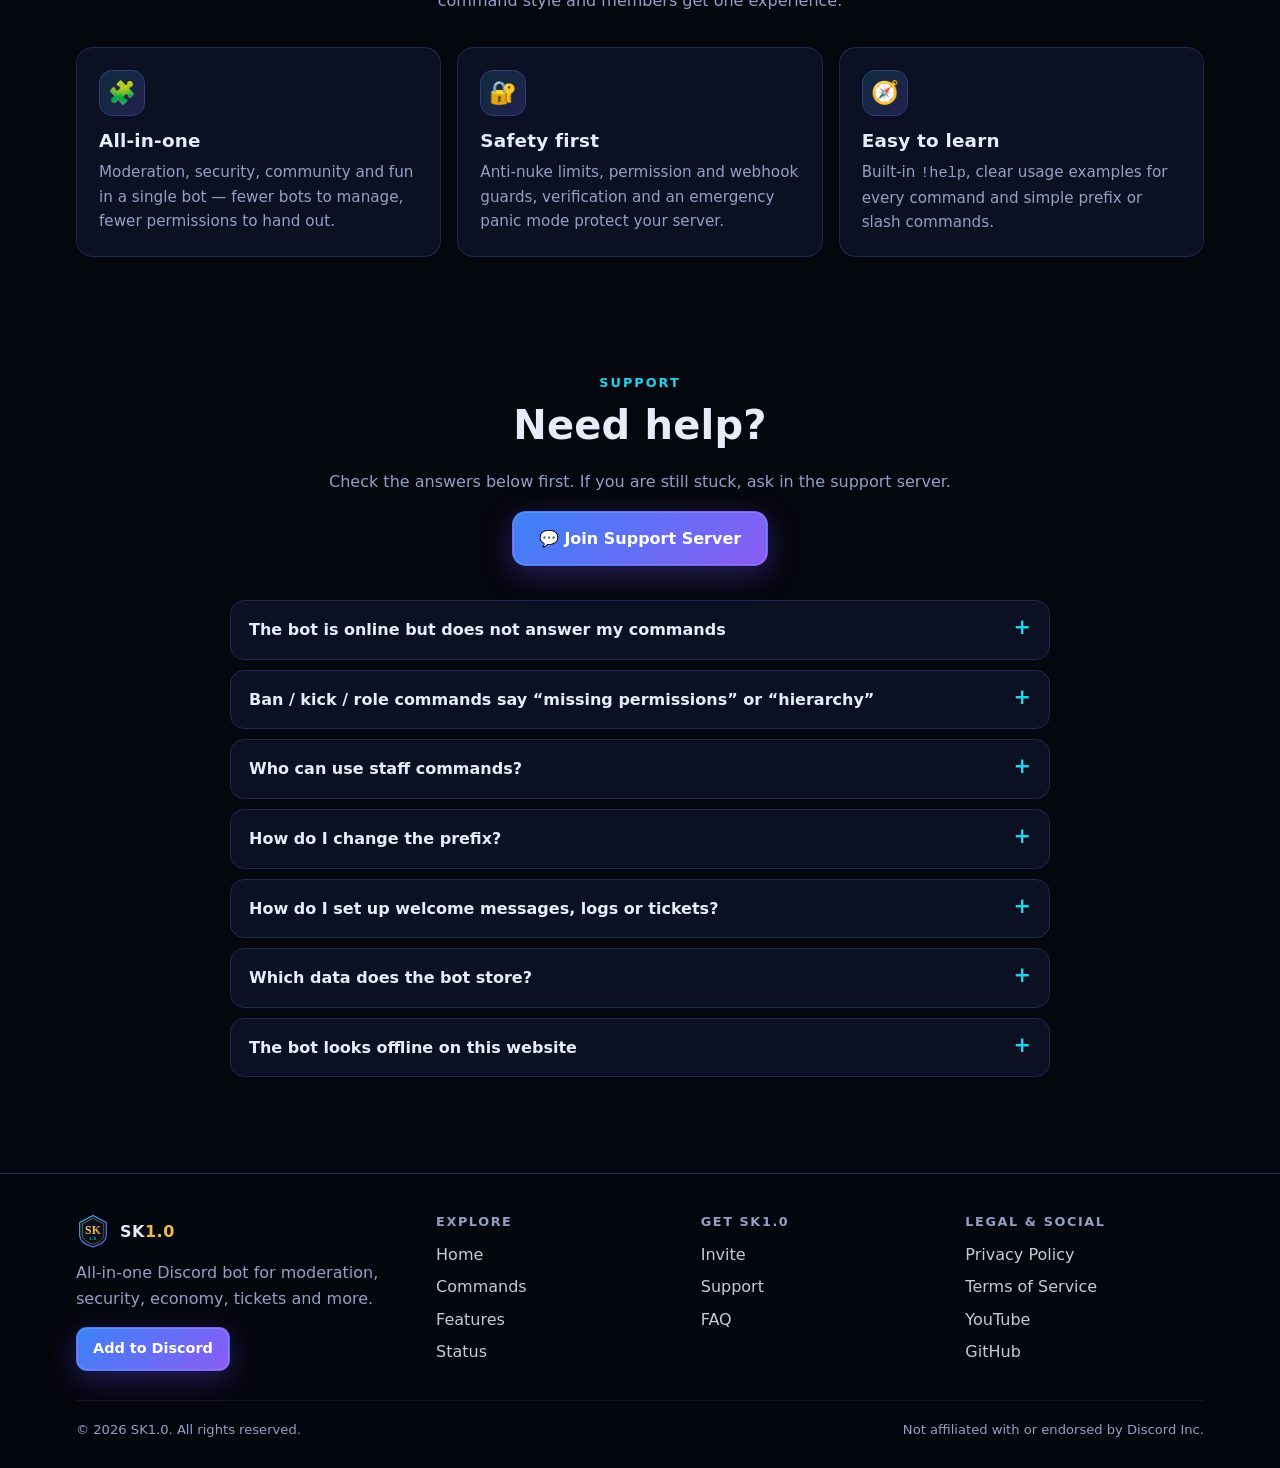
==== commit caf162fd: "Update index.html" ====
--- a/index.html
+++ b/index.html
@@ -11,6 +11,13 @@
 <meta property="og:type" content="website">
 <link rel="icon" type="image/svg+xml" href="assets/favicon.svg">
 <link rel="stylesheet" href="style.css">
+<meta property="og:image" content="https://ansubb51-hue.github.io/bot-website0/assets/sk-preview.png">
+<meta property="og:image:width" content="1200">
+<meta property="og:image:height" content="630">
+<meta property="og:image:alt" content="SK1.0 Premium Discord Bot"><meta name="twitter:card" content="summary_large_image">
+<meta name="twitter:title" content="SK1.0 | All-In-One Discord Bot">
+<meta name="twitter:description" content="Your Discord. Better with SK1.0.">
+<meta name="twitter:image" content="https://ansubb51-hue.github.io/bot-website0/assets/sk-preview.png">
 </head>
 <body data-page="home">
 <a class="skip" href="#main">Skip to content</a>
